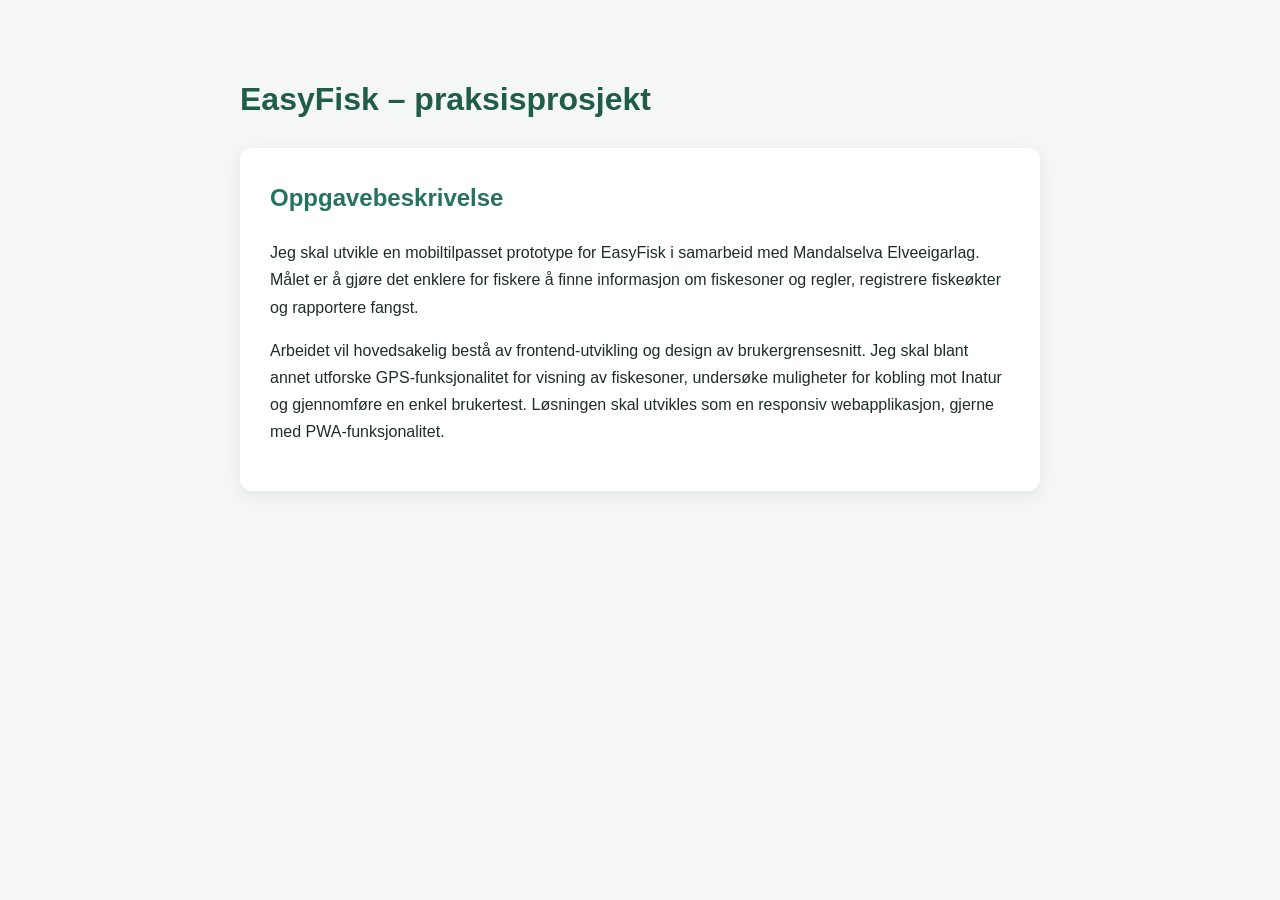
==== index.html @ 15576948 "Revise index.html for EasyFisk project Updated title and added styling for the webpage. Modified con" ====
<!DOCTYPE html>
<html lang="no">
<head>
    <meta charset="UTF-8">
    <meta name="viewport" content="width=device-width, initial-scale=1.0">
    <title>EasyFisk – Praksisprosjekt</title>

    <style>
        body {
            margin: 0;
            font-family: Arial, sans-serif;
            background-color: #f4f7f5;
            color: #1f2d29;
        }

        main {
            max-width: 800px;
            margin: 0 auto;
            padding: 60px 24px;
        }

        h1 {
            color: #1f5c4a;
            margin-bottom: 30px;
        }

        .oppgavebeskrivelse {
            background-color: white;
            padding: 30px;
            border-radius: 12px;
            box-shadow: 0 4px 15px rgba(0, 0, 0, 0.08);
            line-height: 1.7;
        }

        .oppgavebeskrivelse h2 {
            margin-top: 0;
            color: #26735d;
        }
    </style>
</head>

<body>
    <main>
        <h1>EasyFisk – praksisprosjekt</h1>

        <section class="oppgavebeskrivelse">
            <h2>Oppgavebeskrivelse</h2>

            <p>
                Jeg skal utvikle en mobiltilpasset prototype for EasyFisk i
                samarbeid med Mandalselva Elveeigarlag. Målet er å gjøre det
                enklere for fiskere å finne informasjon om fiskesoner og regler,
                registrere fiskeøkter og rapportere fangst.
            </p>

            <p>
                Arbeidet vil hovedsakelig bestå av frontend-utvikling og design
                av brukergrensesnitt. Jeg skal blant annet utforske
                GPS-funksjonalitet for visning av fiskesoner, undersøke
                muligheter for kobling mot Inatur og gjennomføre en enkel
                brukertest. Løsningen skal utvikles som en responsiv
                webapplikasjon, gjerne med PWA-funksjonalitet.
            </p>
        </section>
    </main>
</body>
</html>
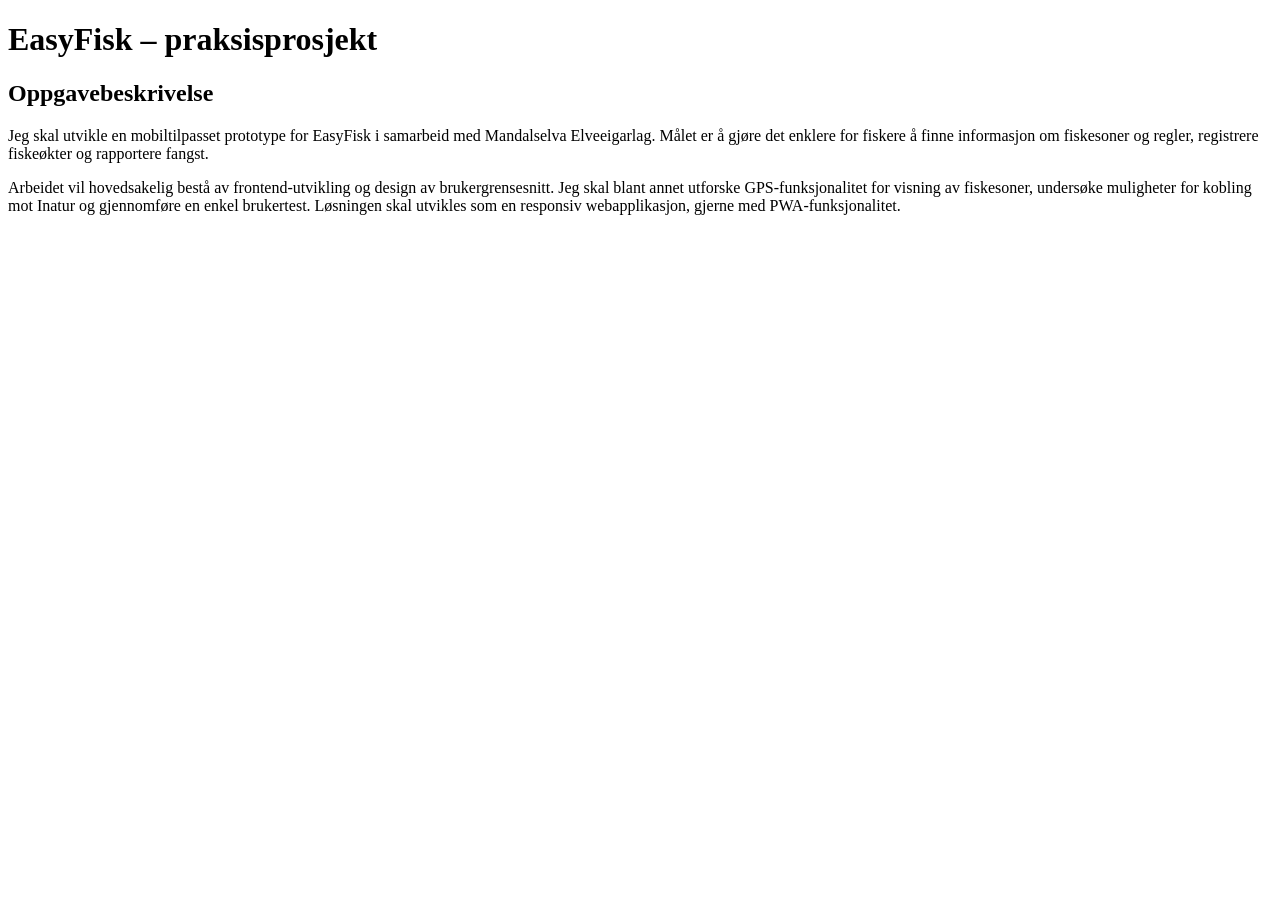
==== commit 26ac1528: "Link external stylesheet instead of inline styles Removed inline styles and linked to external style" ====
--- a/index.html
+++ b/index.html
@@ -3,40 +3,10 @@
 <head>
     <meta charset="UTF-8">
     <meta name="viewport" content="width=device-width, initial-scale=1.0">
+
     <title>EasyFisk – Praksisprosjekt</title>
 
-    <style>
-        body {
-            margin: 0;
-            font-family: Arial, sans-serif;
-            background-color: #f4f7f5;
-            color: #1f2d29;
-        }
-
-        main {
-            max-width: 800px;
-            margin: 0 auto;
-            padding: 60px 24px;
-        }
-
-        h1 {
-            color: #1f5c4a;
-            margin-bottom: 30px;
-        }
-
-        .oppgavebeskrivelse {
-            background-color: white;
-            padding: 30px;
-            border-radius: 12px;
-            box-shadow: 0 4px 15px rgba(0, 0, 0, 0.08);
-            line-height: 1.7;
-        }
-
-        .oppgavebeskrivelse h2 {
-            margin-top: 0;
-            color: #26735d;
-        }
-    </style>
+    <link rel="stylesheet" href="styles.css">
 </head>
 
 <body>
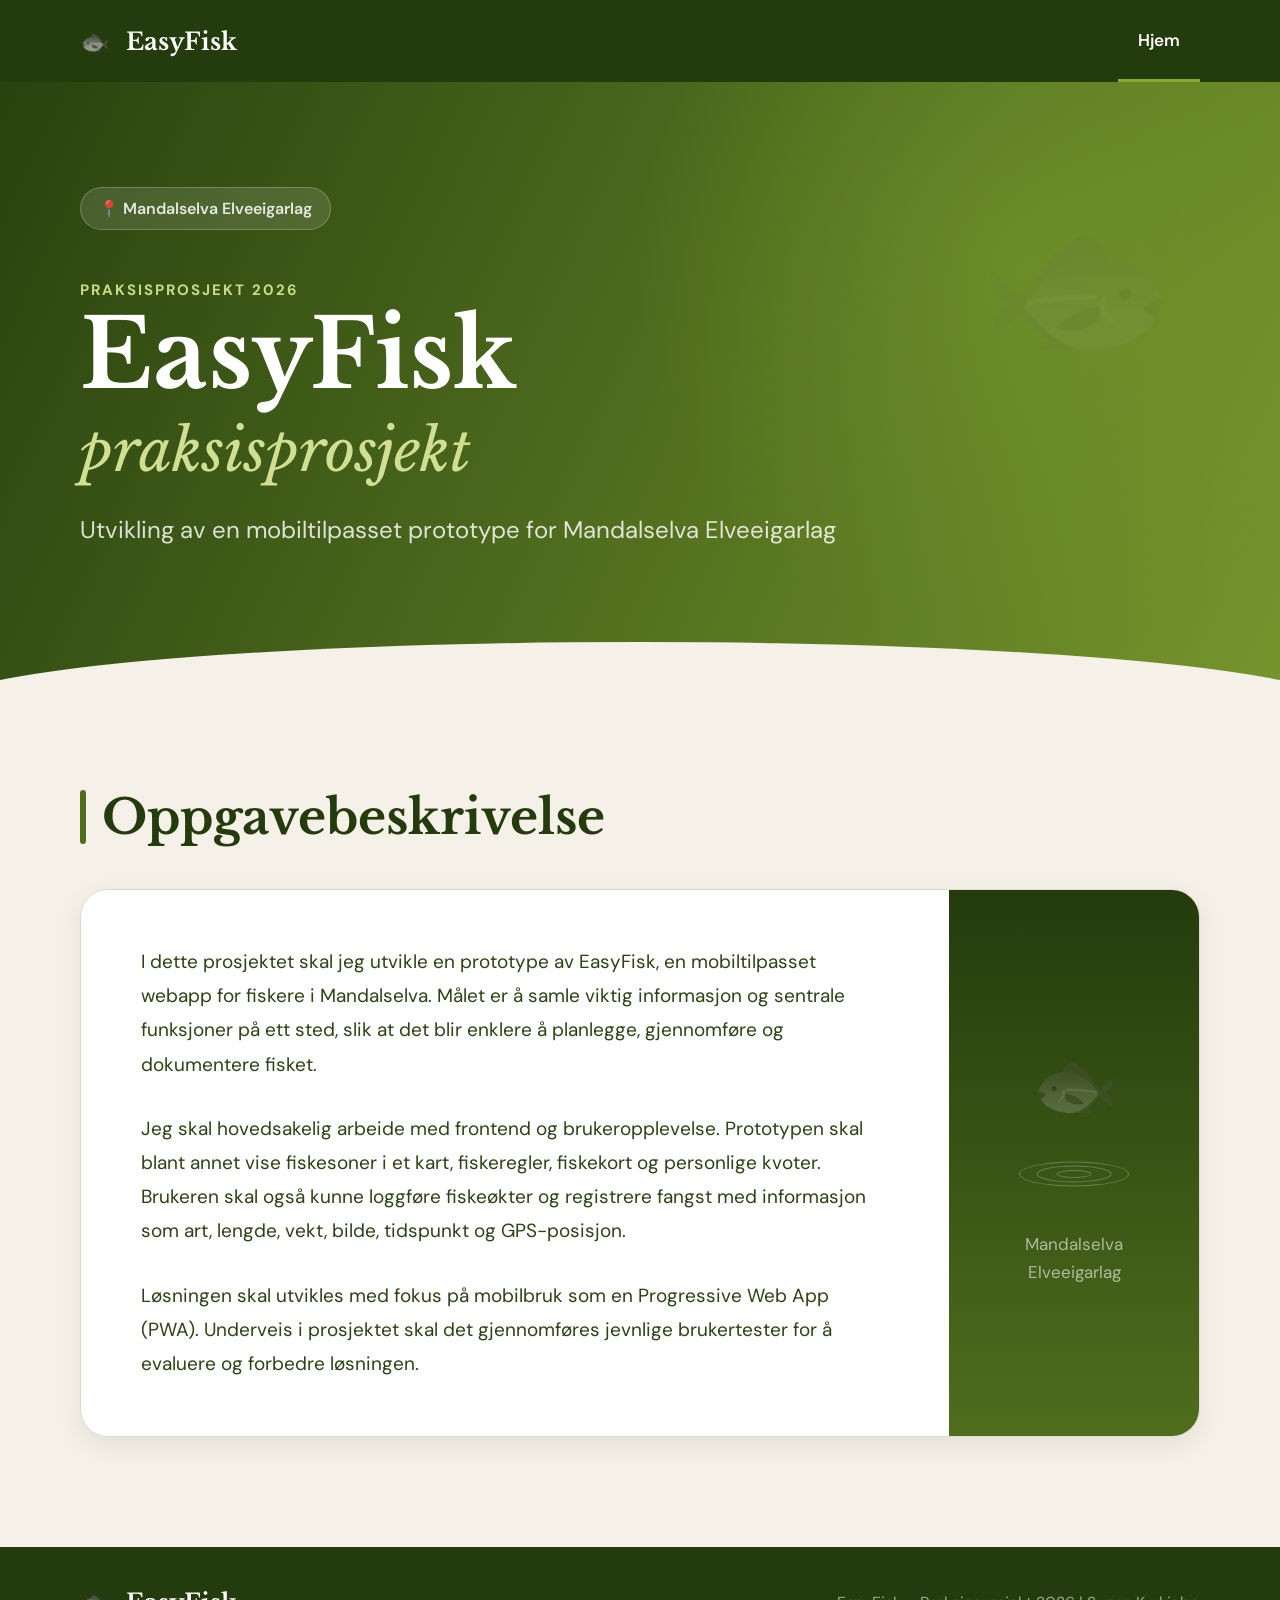
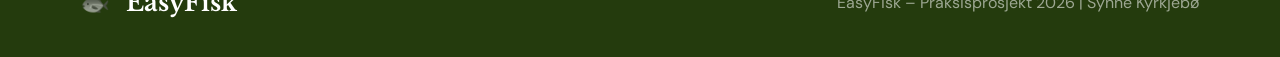
==== commit 0b27283b: "Styling" ====
--- a/index.html
+++ b/index.html
@@ -10,28 +10,90 @@
 </head>
 
 <body>
+    <header class="header">
+        <nav class="navbar">
+            <a class="logo" href="#">
+                <span class="fish">🐟</span>
+                EasyFisk
+            </a>
+
+            <a class="nav-link active" href="#">Hjem</a>
+        </nav>
+    </header>
+
     <main>
-        <h1>EasyFisk – praksisprosjekt</h1>
+        <section class="hero">
+            <div class="hero-content">
+                <p class="company">📍 Mandalselva Elveeigarlag</p>
 
-        <section class="oppgavebeskrivelse">
-            <h2>Oppgavebeskrivelse</h2>
+                <p class="eyebrow">Praksisprosjekt 2026</p>
 
-            <p>
-                Jeg skal utvikle en mobiltilpasset prototype for EasyFisk i
-                samarbeid med Mandalselva Elveeigarlag. Målet er å gjøre det
-                enklere for fiskere å finne informasjon om fiskesoner og regler,
-                registrere fiskeøkter og rapportere fangst.
-            </p>
+                <h1>EasyFisk</h1>
 
-            <p>
-                Arbeidet vil hovedsakelig bestå av frontend-utvikling og design
-                av brukergrensesnitt. Jeg skal blant annet utforske
-                GPS-funksjonalitet for visning av fiskesoner, undersøke
-                muligheter for kobling mot Inatur og gjennomføre en enkel
-                brukertest. Løsningen skal utvikles som en responsiv
-                webapplikasjon, gjerne med PWA-funksjonalitet.
-            </p>
+                <p class="hero-subtitle">praksisprosjekt</p>
+
+                <p class="hero-description">
+                    Utvikling av en mobiltilpasset prototype for
+                    Mandalselva Elveeigarlag
+                </p>
+            </div>
+
+            <div class="hero-fish" aria-hidden="true">🐟</div>
+
+            <div class="wave"></div>
+        </section>
+
+        <section class="description-section">
+            <div class="section-heading">
+                <span></span>
+                <h2>Oppgavebeskrivelse</h2>
+            </div>
+
+            <article class="description-card">
+                <div class="description-text">
+                    <p>
+                        I dette prosjektet skal jeg utvikle en prototype av EasyFisk,
+                        en mobiltilpasset webapp for fiskere i Mandalselva. 
+                        Målet er å samle viktig informasjon og sentrale funksjoner på ett sted,
+                        slik at det blir enklere å planlegge, gjennomføre og dokumentere fisket.
+                    </p>
+
+                    <p>
+                        Jeg skal hovedsakelig arbeide med frontend og brukeropplevelse. 
+                        Prototypen skal blant annet vise fiskesoner i et kart, fiskeregler,
+                        fiskekort og personlige kvoter. Brukeren skal også kunne loggføre 
+                        fiskeøkter og registrere fangst med informasjon som art, lengde, vekt, 
+                        bilde, tidspunkt og GPS-posisjon.
+                    </p>
+
+                    <p>
+                    Løsningen skal utvikles med fokus på mobilbruk som en Progressive Web App (PWA). 
+                    Underveis i prosjektet skal det gjennomføres jevnlige brukertester for å evaluere
+                    og forbedre løsningen.
+                    </p>
+                </div>
+
+                <aside class="card-decoration">
+                    <div class="large-fish">🐟</div>
+                    <div class="water-rings">
+                        <span></span>
+                        <span></span>
+                        <span></span>
+                    </div>
+
+                    <p>Mandalselva<br>Elveeigarlag</p>
+                </aside>
+            </article>
         </section>
     </main>
+
+    <footer>
+        <a class="footer-logo" href="#">
+            <span>🐟</span>
+            EasyFisk
+        </a>
+
+        <p>EasyFisk – Praksisprosjekt 2026 | Synne Kyrkjebø</p>
+    </footer>
 </body>
-</html>
+</html>
--- a/styles.css
+++ b/styles.css
@@ -0,0 +1,363 @@
+@import url("https://fonts.googleapis.com/css2?family=DM+Sans:wght@400;500;600;700&family=Libre+Baskerville:ital,wght@0,700;1,400&display=swap");
+
+:root {
+    --dark-green: #243b0d;
+    --medium-green: #506d1d;
+    --light-green: #88a936;
+    --cream: #f5f1e8;
+    --white: #ffffff;
+    --text-green: #2c4314;
+}
+
+* {
+    box-sizing: border-box;
+}
+
+html {
+    scroll-behavior: smooth;
+}
+
+body {
+    margin: 0;
+    color: var(--text-green);
+    background-color: var(--cream);
+    font-family: "DM Sans", Arial, sans-serif;
+}
+
+/* Navigasjon */
+
+.header {
+    position: relative;
+    z-index: 10;
+    background-color: var(--dark-green);
+}
+
+.navbar {
+    width: min(1120px, calc(100% - 40px));
+    min-height: 82px;
+    margin: 0 auto;
+    display: flex;
+    align-items: center;
+    justify-content: space-between;
+}
+
+.logo,
+.footer-logo {
+    color: var(--white);
+    font-family: "Libre Baskerville", serif;
+    font-size: 24px;
+    font-weight: 700;
+    text-decoration: none;
+}
+
+.fish,
+.footer-logo span {
+    margin-right: 10px;
+    font-family: Arial, sans-serif;
+    filter: grayscale(1);
+    opacity: 0.7;
+}
+
+.nav-link {
+    align-self: stretch;
+    padding: 0 20px;
+    display: flex;
+    align-items: center;
+    color: rgba(255, 255, 255, 0.75);
+    font-size: 17px;
+    font-weight: 600;
+    text-decoration: none;
+}
+
+.nav-link.active {
+    color: var(--white);
+    border-bottom: 3px solid var(--light-green);
+}
+
+/* Toppseksjon */
+
+.hero {
+    position: relative;
+    min-height: 610px;
+    overflow: hidden;
+    background:
+        radial-gradient(
+            circle at 80% 30%,
+            rgba(137, 172, 54, 0.32),
+            transparent 35%
+        ),
+        linear-gradient(115deg, #29420f, #76952c);
+}
+
+.hero-content {
+    position: relative;
+    z-index: 2;
+    width: min(1120px, calc(100% - 40px));
+    margin: 0 auto;
+    padding-top: 105px;
+}
+
+.company {
+    width: fit-content;
+    margin: 0 0 50px;
+    padding: 10px 18px;
+    color: rgba(255, 255, 255, 0.85);
+    background-color: rgba(255, 255, 255, 0.12);
+    border: 1px solid rgba(255, 255, 255, 0.22);
+    border-radius: 30px;
+    font-weight: 600;
+}
+
+.eyebrow {
+    margin: 0 0 8px;
+    color: #c8dc86;
+    font-size: 15px;
+    font-weight: 700;
+    letter-spacing: 2px;
+    text-transform: uppercase;
+}
+
+.hero h1 {
+    margin: 0;
+    color: var(--white);
+    font-family: "Libre Baskerville", serif;
+    font-size: clamp(55px, 8vw, 95px);
+    line-height: 1;
+}
+
+.hero-subtitle {
+    margin: 12px 0 25px;
+    color: #d0df91;
+    font-family: "Libre Baskerville", serif;
+    font-size: clamp(35px, 5vw, 58px);
+    font-style: italic;
+}
+
+.hero-description {
+    max-width: 790px;
+    margin: 0;
+    color: rgba(255, 255, 255, 0.82);
+    font-size: clamp(18px, 2vw, 24px);
+    line-height: 1.5;
+}
+
+.hero-fish {
+    position: absolute;
+    top: 100px;
+    right: 8%;
+    font-size: 160px;
+    opacity: 0.06;
+    filter: grayscale(1);
+    transform: scaleX(-1);
+}
+
+.wave {
+    position: absolute;
+    right: -5%;
+    bottom: -95px;
+    left: -5%;
+    height: 145px;
+    background-color: var(--cream);
+    border-radius: 50% 50% 0 0 / 45% 45% 0 0;
+}
+
+/* Oppgavebeskrivelse */
+
+.description-section {
+    width: min(1120px, calc(100% - 40px));
+    margin: 0 auto;
+    padding: 95px 0 110px;
+}
+
+.section-heading {
+    margin-bottom: 42px;
+    display: flex;
+    align-items: center;
+    gap: 16px;
+}
+
+.section-heading span {
+    width: 6px;
+    height: 54px;
+    background-color: var(--medium-green);
+    border-radius: 10px;
+}
+
+.section-heading h2 {
+    margin: 0;
+    color: var(--dark-green);
+    font-family: "Libre Baskerville", serif;
+    font-size: clamp(32px, 4vw, 48px);
+}
+
+.description-card {
+    display: grid;
+    grid-template-columns: 1fr 250px;
+    overflow: hidden;
+    background-color: var(--white);
+    border: 1px solid #e2dacd;
+    border-radius: 28px;
+    box-shadow: 0 8px 25px rgba(45, 58, 24, 0.09);
+}
+
+.description-text {
+    padding: 55px 60px;
+    font-size: 19px;
+    line-height: 1.8;
+}
+
+.description-text p {
+    margin: 0;
+}
+
+.description-text p + p {
+    margin-top: 30px;
+}
+
+.card-decoration {
+    min-height: 100%;
+    padding: 45px 30px;
+    display: flex;
+    flex-direction: column;
+    align-items: center;
+    justify-content: center;
+    color: rgba(255, 255, 255, 0.58);
+    background: linear-gradient(
+        180deg,
+        var(--dark-green),
+        var(--medium-green)
+    );
+    text-align: center;
+}
+
+.large-fish {
+    margin-bottom: 25px;
+    font-size: 70px;
+    opacity: 0.4;
+    filter: grayscale(1);
+}
+
+.water-rings {
+    position: relative;
+    width: 120px;
+    height: 35px;
+    margin-bottom: 40px;
+}
+
+.water-rings span {
+    position: absolute;
+    top: 50%;
+    left: 50%;
+    border: 1px solid rgba(255, 255, 255, 0.25);
+    border-radius: 50%;
+    transform: translate(-50%, -50%);
+}
+
+.water-rings span:nth-child(1) {
+    width: 110px;
+    height: 25px;
+}
+
+.water-rings span:nth-child(2) {
+    width: 75px;
+    height: 17px;
+}
+
+.water-rings span:nth-child(3) {
+    width: 35px;
+    height: 8px;
+}
+
+.card-decoration p {
+    margin: 0;
+    font-size: 17px;
+    line-height: 1.6;
+}
+
+/* Footer */
+
+footer {
+    min-height: 110px;
+    padding: 30px max(20px, calc((100% - 1120px) / 2));
+    display: flex;
+    align-items: center;
+    justify-content: space-between;
+    gap: 30px;
+    color: rgba(255, 255, 255, 0.55);
+    background-color: var(--dark-green);
+}
+
+footer p {
+    margin: 0;
+    text-align: center;
+}
+
+/* Mobil */
+
+@media (max-width: 750px) {
+    .navbar {
+        min-height: 70px;
+    }
+
+    .logo {
+        font-size: 21px;
+    }
+
+    .nav-link {
+        padding: 0 10px;
+    }
+
+    .hero {
+        min-height: 560px;
+    }
+
+    .hero-content {
+        padding-top: 75px;
+    }
+
+    .company {
+        margin-bottom: 45px;
+        font-size: 14px;
+    }
+
+    .hero-description {
+        max-width: 500px;
+    }
+
+    .hero-fish {
+        top: 260px;
+        right: -20px;
+        font-size: 120px;
+    }
+
+    .description-section {
+        padding: 65px 0 75px;
+    }
+
+    .description-card {
+        grid-template-columns: 1fr;
+    }
+
+    .description-text {
+        padding: 32px 25px;
+        font-size: 17px;
+        line-height: 1.7;
+    }
+
+    .card-decoration {
+        min-height: 210px;
+    }
+
+    .large-fish {
+        margin-bottom: 10px;
+        font-size: 55px;
+    }
+
+    .water-rings {
+        margin-bottom: 15px;
+    }
+
+    footer {
+        flex-direction: column;
+    }
+}
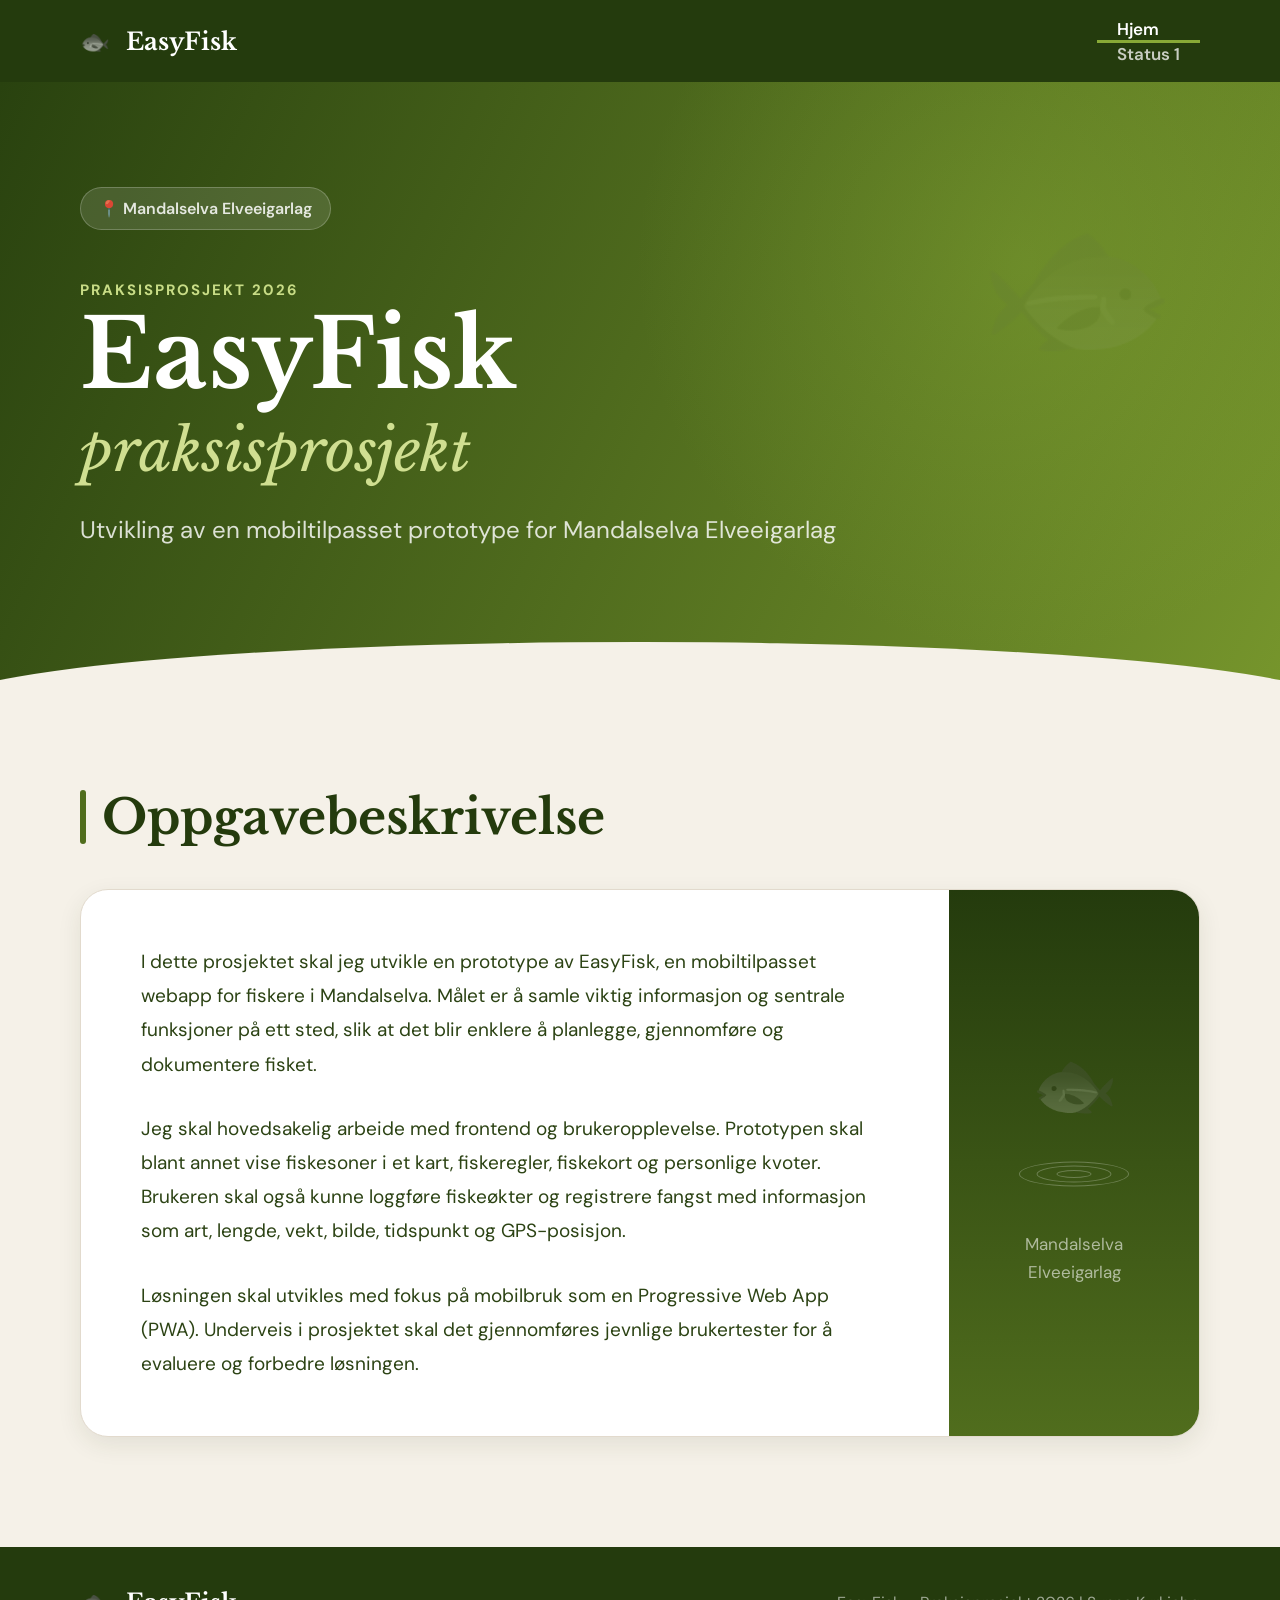
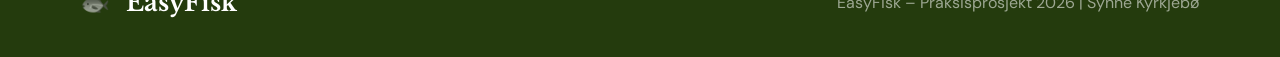
==== commit aa4edae1: "Add Status 1 to navigation" ====
--- a/index.html
+++ b/index.html
@@ -17,7 +17,10 @@
                 EasyFisk
             </a>
 
-            <a class="nav-link active" href="#">Hjem</a>
+            <div class="nav-links">
+                <a class="nav-link active" href="index.html">Hjem</a>
+                <a class="nav-link" href="status1.html">Status 1</a>
+            </div>
         </nav>
     </header>
 
@@ -96,4 +99,4 @@
         <p>EasyFisk – Praksisprosjekt 2026 | Synne Kyrkjebø</p>
     </footer>
 </body>
-</html>+</html>
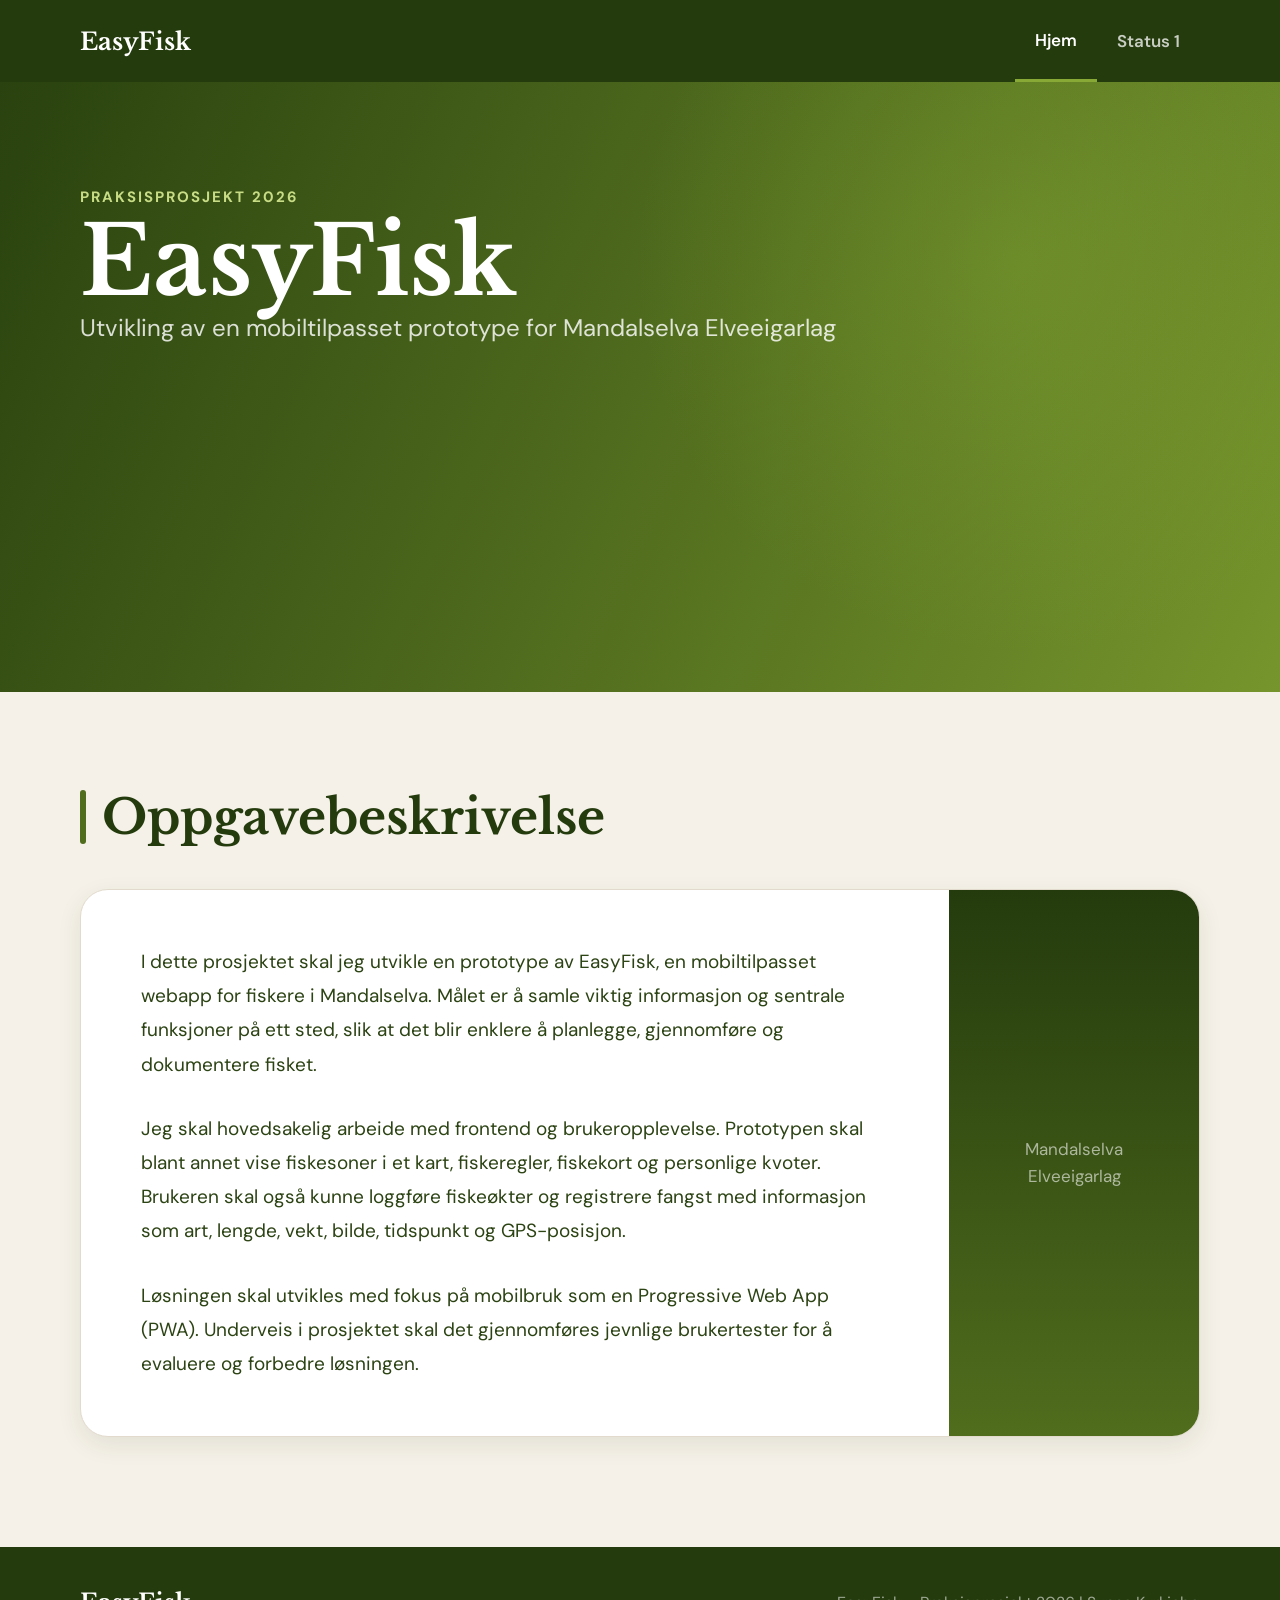
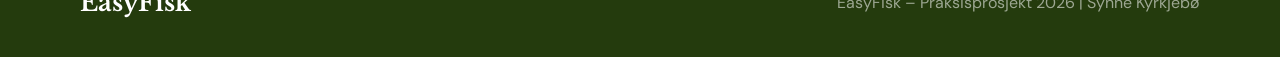
==== commit e5be85b3: "Remove fish emojis from index.html Removed fish emojis and related elements from the HTML." ====
--- a/index.html
+++ b/index.html
@@ -13,7 +13,6 @@
     <header class="header">
         <nav class="navbar">
             <a class="logo" href="#">
-                <span class="fish">🐟</span>
                 EasyFisk
             </a>
 
@@ -27,13 +26,10 @@
     <main>
         <section class="hero">
             <div class="hero-content">
-                <p class="company">📍 Mandalselva Elveeigarlag</p>
 
                 <p class="eyebrow">Praksisprosjekt 2026</p>
 
                 <h1>EasyFisk</h1>
-
-                <p class="hero-subtitle">praksisprosjekt</p>
 
                 <p class="hero-description">
                     Utvikling av en mobiltilpasset prototype for
@@ -41,9 +37,6 @@
                 </p>
             </div>
 
-            <div class="hero-fish" aria-hidden="true">🐟</div>
-
-            <div class="wave"></div>
         </section>
 
         <section class="description-section">
@@ -77,12 +70,6 @@
                 </div>
 
                 <aside class="card-decoration">
-                    <div class="large-fish">🐟</div>
-                    <div class="water-rings">
-                        <span></span>
-                        <span></span>
-                        <span></span>
-                    </div>
 
                     <p>Mandalselva<br>Elveeigarlag</p>
                 </aside>
@@ -92,7 +79,6 @@
 
     <footer>
         <a class="footer-logo" href="#">
-            <span>🐟</span>
             EasyFisk
         </a>
 
--- a/styles.css
+++ b/styles.css
@@ -73,6 +73,142 @@
     color: var(--white);
     border-bottom: 3px solid var(--light-green);
 }
+
+.nav-links {
+    align-self: stretch;
+    display: flex;
+}
+
+/* Statusside */
+
+.status-hero {
+    padding: 85px 20px;
+    color: var(--white);
+    background:
+        radial-gradient(circle at 80% 30%, rgba(137, 172, 54, 0.32), transparent 35%),
+        linear-gradient(115deg, #29420f, #76952c);
+}
+
+.status-hero > div,
+.status-content {
+    width: min(1120px, 100%);
+    margin: 0 auto;
+}
+
+.status-hero h1 {
+    margin: 8px 0 18px;
+    font-family: "Libre Baskerville", serif;
+    font-size: clamp(45px, 7vw, 78px);
+}
+
+.status-hero p:last-child {
+    max-width: 760px;
+    margin: 0;
+    color: rgba(255,255,255,.82);
+    font-size: 21px;
+    line-height: 1.6;
+}
+
+.status-content {
+    padding: 80px 20px 100px;
+}
+
+.status-section {
+    margin-bottom: 30px;
+    padding: 42px;
+    background: var(--white);
+    border: 1px solid #e2dacd;
+    border-radius: 24px;
+    box-shadow: 0 8px 25px rgba(45, 58, 24, 0.08);
+}
+
+.status-section h2,
+.status-section h3 {
+    color: var(--dark-green);
+    font-family: "Libre Baskerville", serif;
+}
+
+.status-section h2 { margin-top: 0; font-size: clamp(28px, 4vw, 40px); }
+.status-section p, .status-section li { font-size: 17px; line-height: 1.75; }
+
+.status-photo {
+    position: relative;
+    height: 500px;
+    margin-bottom: 30px;
+    overflow: hidden;
+    border-radius: 24px;
+}
+
+.status-photo img,
+.visit-gallery img {
+    display: block;
+    width: 100%;
+    height: 100%;
+    object-fit: cover;
+}
+
+.status-photo figcaption {
+    position: absolute;
+    right: 0;
+    bottom: 0;
+    left: 0;
+    padding: 60px 25px 22px;
+    color: var(--white);
+    background: linear-gradient(transparent, rgba(24, 43, 7, .9));
+}
+
+.two-column,
+.feature-grid,
+.visit-gallery {
+    display: grid;
+    grid-template-columns: repeat(2, 1fr);
+    gap: 20px;
+}
+
+.info-box,
+.feature-grid article {
+    padding: 26px;
+    background: #f6f3ec;
+    border-radius: 16px;
+}
+
+.process {
+    display: flex;
+    align-items: center;
+    justify-content: space-between;
+    gap: 10px;
+    margin-top: 22px;
+}
+
+.process span { padding: 9px 13px; background: #e4ead6; border-radius: 20px; font-weight: 700; }
+.process b { color: var(--light-green); }
+
+.regulation {
+    color: rgba(255,255,255,.86);
+    background: var(--dark-green);
+}
+
+.regulation h2 { color: var(--white); }
+.regulation blockquote {
+    margin: 28px 0;
+    padding: 28px 32px;
+    color: var(--white);
+    background: rgba(255,255,255,.08);
+    border-left: 5px solid #b7cf6d;
+    border-radius: 0 16px 16px 0;
+    font-family: "Libre Baskerville", serif;
+    font-size: 19px;
+    line-height: 1.7;
+}
+
+.regulation cite { display: block; margin-top: 15px; color: #c8dc86; font-family: "DM Sans", sans-serif; font-size: 14px; }
+.visit-gallery { margin-top: 25px; }
+.visit-gallery figure { margin: 0; overflow: hidden; background: #f6f3ec; border-radius: 16px; }
+.visit-gallery img { height: 360px; }
+.visit-gallery figcaption { padding: 12px 16px; font-weight: 600; }
+.feature-grid { grid-template-columns: repeat(3, 1fr); }
+.feature-grid h3 { margin-top: 0; }
+.status-note { padding: 18px 22px; background: #e2ead0; border-radius: 14px; font-weight: 600; }
 
 /* Toppseksjon */
 
@@ -307,6 +443,16 @@
         padding: 0 10px;
     }
 
+    .status-hero { padding: 60px 20px; }
+    .status-hero p:last-child { font-size: 18px; }
+    .status-content { padding: 45px 16px 65px; }
+    .status-section { padding: 27px 22px; }
+    .status-photo { height: 370px; }
+    .two-column, .feature-grid, .visit-gallery { grid-template-columns: 1fr; }
+    .process { flex-wrap: wrap; }
+    .regulation blockquote { padding: 23px 20px; }
+    .visit-gallery img { height: 290px; }
+
     .hero {
         min-height: 560px;
     }
@@ -360,4 +506,4 @@
     footer {
         flex-direction: column;
     }
-}+}
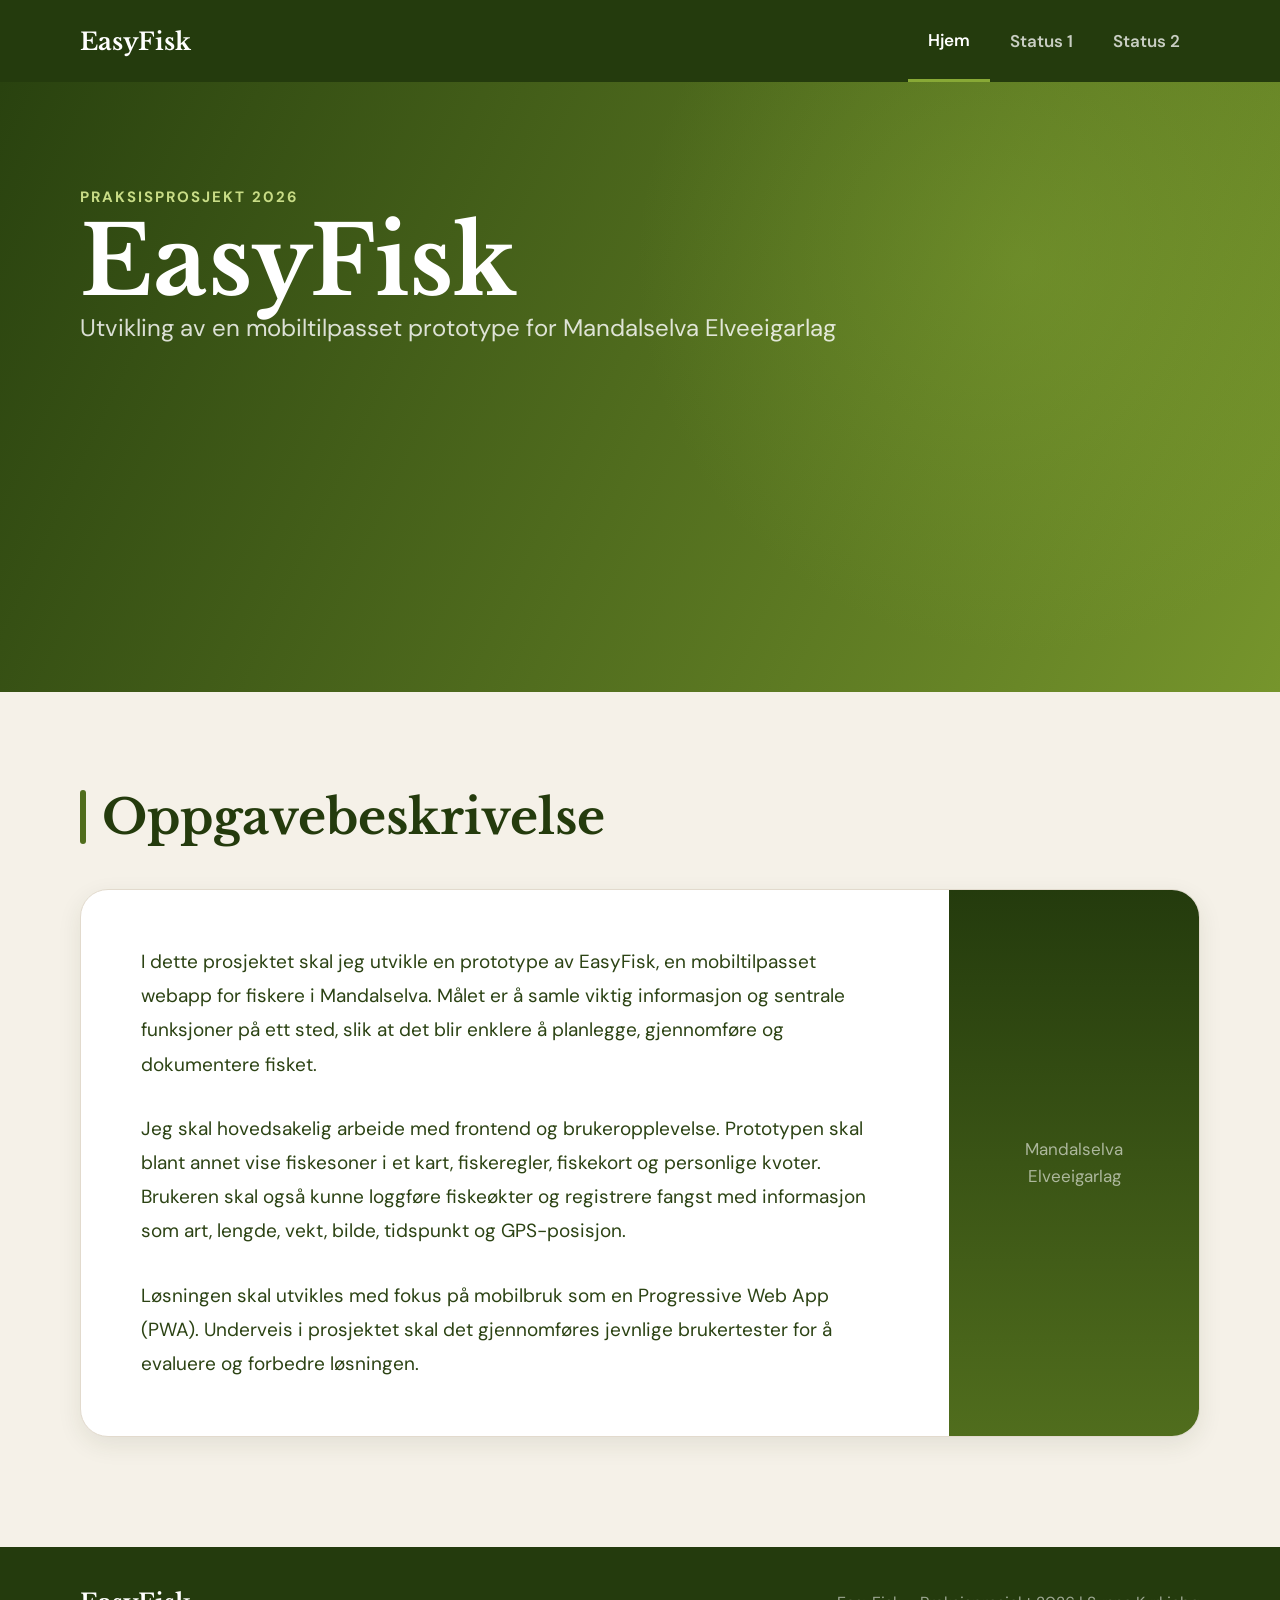
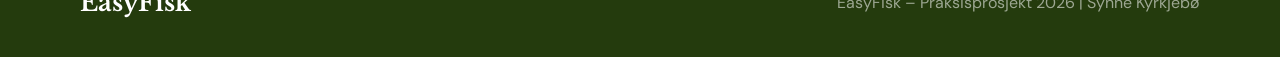
==== commit e2e7174f: "Add Status 2 navigation" ====
--- a/index.html
+++ b/index.html
@@ -19,6 +19,7 @@
             <div class="nav-links">
                 <a class="nav-link active" href="index.html">Hjem</a>
                 <a class="nav-link" href="status1.html">Status 1</a>
+                <a class="nav-link" href="status2.html">Status 2</a>
             </div>
         </nav>
     </header>
@@ -26,7 +27,7 @@
     <main>
         <section class="hero">
             <div class="hero-content">
-
+    
                 <p class="eyebrow">Praksisprosjekt 2026</p>
 
                 <h1>EasyFisk</h1>
--- a/styles.css
+++ b/styles.css
@@ -507,3 +507,4 @@
         flex-direction: column;
     }
 }
+\n.video-section video {\n    display: block;\n    width: min(100%, 680px);\n    max-height: 720px;\n    margin: 25px auto 0;\n    background: #17200f;\n    border-radius: 18px;\n    box-shadow: 0 8px 24px rgba(36, 59, 13, 0.18);\n}\n
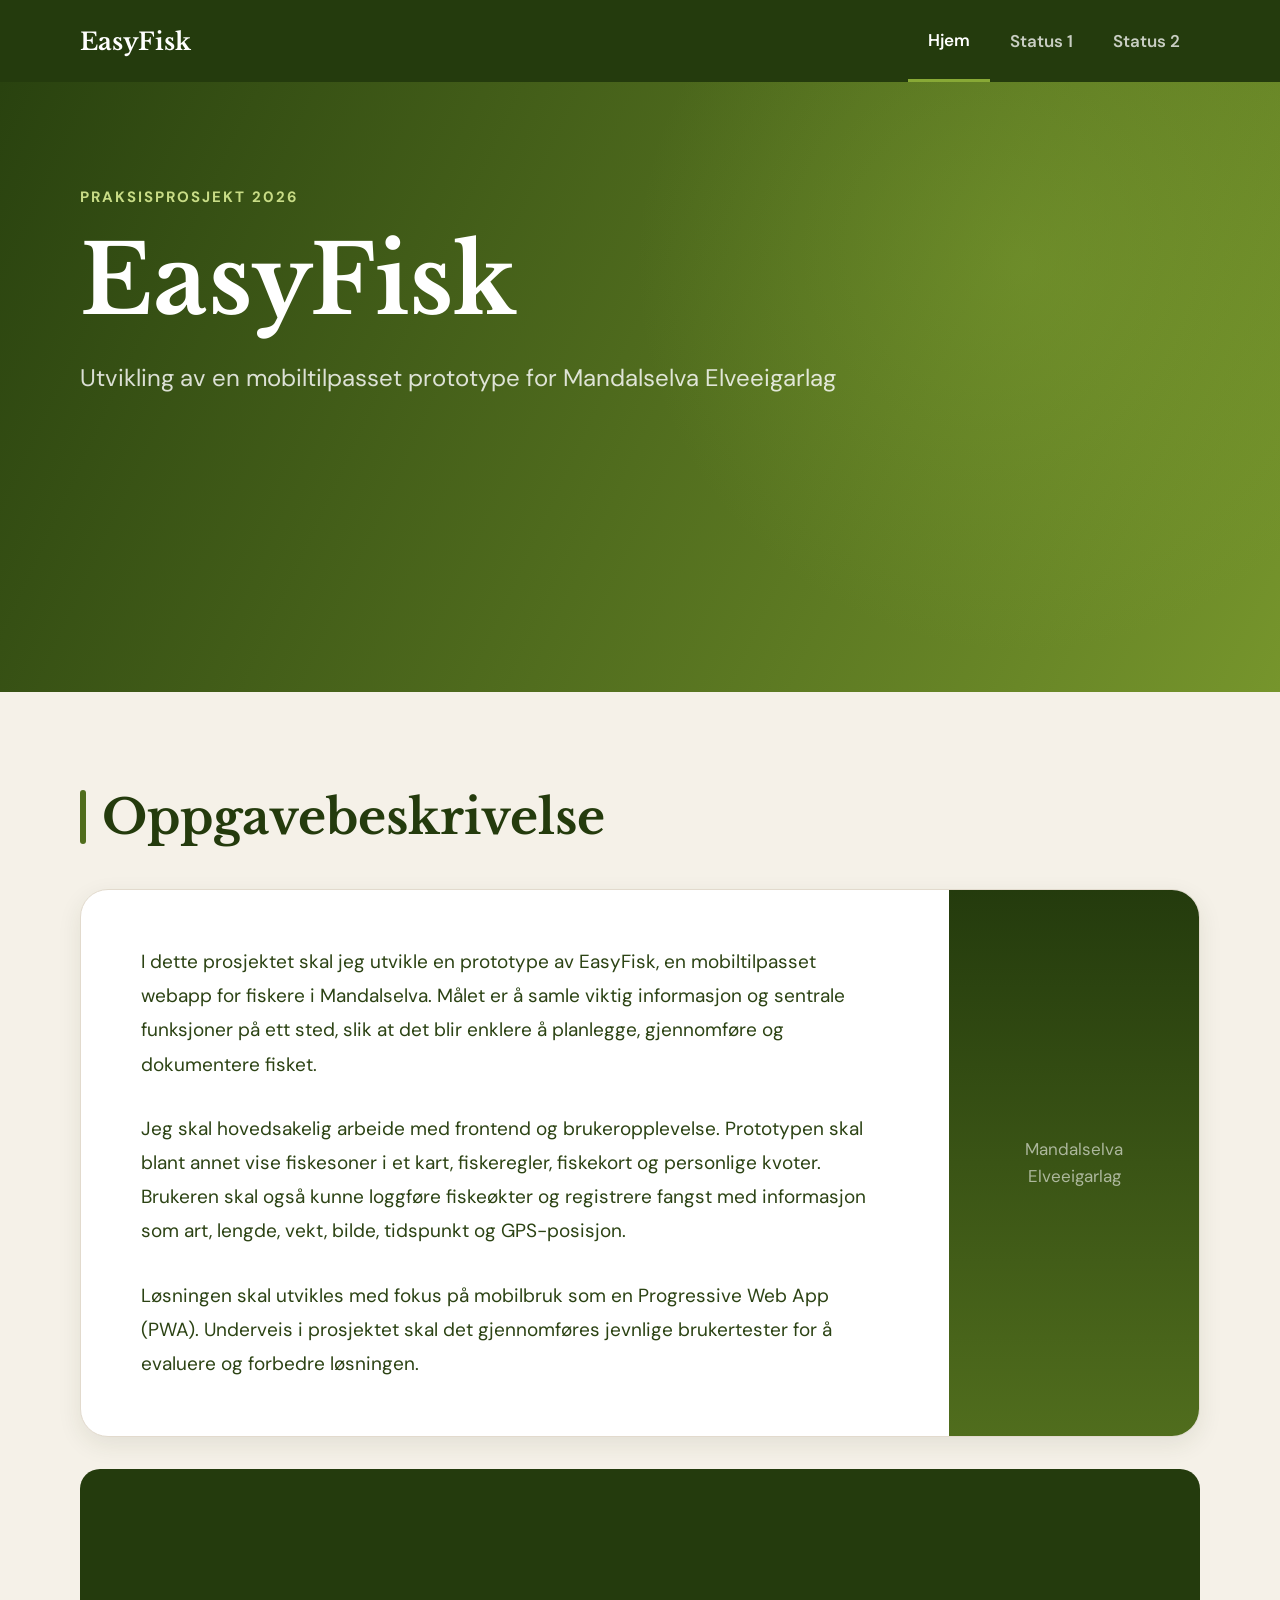
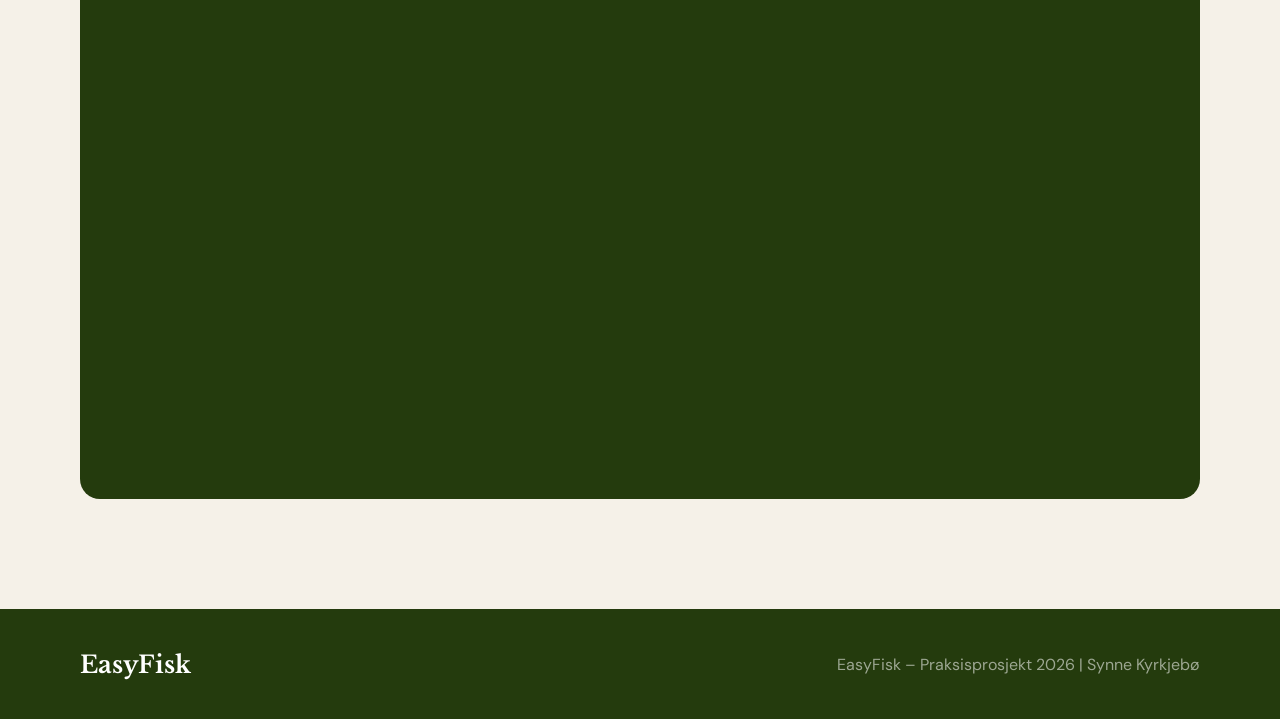
==== commit a85569f4: "Video" ====
--- a/index.html
+++ b/index.html
@@ -75,6 +75,17 @@
                     <p>Mandalselva<br>Elveeigarlag</p>
                 </aside>
             </article>
+
+            <div class="description-video">
+                <iframe
+                    src="https://www.youtube-nocookie.com/embed/T282gXWBqBA"
+                    title="Video til oppgavebeskrivelsen for EasyFisk"
+                    loading="lazy"
+                    allow="accelerometer; autoplay; clipboard-write; encrypted-media; gyroscope; picture-in-picture; web-share"
+                    referrerpolicy="strict-origin-when-cross-origin"
+                    allowfullscreen>
+                </iframe>
+            </div>
         </section>
     </main>
 
--- a/styles.css
+++ b/styles.css
@@ -253,12 +253,16 @@
     text-transform: uppercase;
 }
 
+.hero .eyebrow {
+    margin-bottom: 20px;
+}
+
 .hero h1 {
-    margin: 0;
+    margin: 0 0 24px;
     color: var(--white);
     font-family: "Libre Baskerville", serif;
     font-size: clamp(55px, 8vw, 95px);
-    line-height: 1;
+    line-height: 1.15;
 }
 
 .hero-subtitle {
@@ -340,6 +344,20 @@
     padding: 55px 60px;
     font-size: 19px;
     line-height: 1.8;
+}
+
+.description-video {
+    margin-top: 32px;
+    overflow: hidden;
+    border-radius: 20px;
+    background-color: var(--dark-green);
+}
+
+.description-video iframe {
+    display: block;
+    width: 100%;
+    aspect-ratio: 16 / 9;
+    border: 0;
 }
 
 .description-text p {
@@ -507,4 +525,16 @@
         flex-direction: column;
     }
 }
-\n.video-section video {\n    display: block;\n    width: min(100%, 680px);\n    max-height: 720px;\n    margin: 25px auto 0;\n    background: #17200f;\n    border-radius: 18px;\n    box-shadow: 0 8px 24px rgba(36, 59, 13, 0.18);\n}\n+\n.video-section video {\n    display: block;\n    width: min(100%, 680px);\n    max-height: 720px;\n    margin: 25px auto 0;\n    background: #17200f;\n    border-radius: 18px;\n    box-shadow: 0 8px 24px rgba(36, 59, 13, 0.18);\n}\n
+/* Bilder av brukergruppen i Status 2 */
+.user-group-gallery { margin: 28px 0 0; }
+.user-group-photos { display: grid; grid-template-columns: repeat(3, minmax(0, 1fr)); gap: 16px; align-items: center; }
+.user-group-photos img { display: block; width: 100%; height: auto; border-radius: 16px; }
+.user-group-gallery figcaption { margin-top: 14px; font-size: 15px; line-height: 1.6; }
+@media (max-width: 750px) {
+    .user-group-photos { grid-template-columns: 1fr; }
+}
+
+.prototype-video { margin: 28px 0 0; }
+.prototype-video video { display: block; width: min(100%, 420px); max-height: 75vh; margin: 0 auto; background: #17200f; border-radius: 18px; }
+.prototype-video figcaption { margin-top: 14px; font-size: 15px; line-height: 1.6; }
